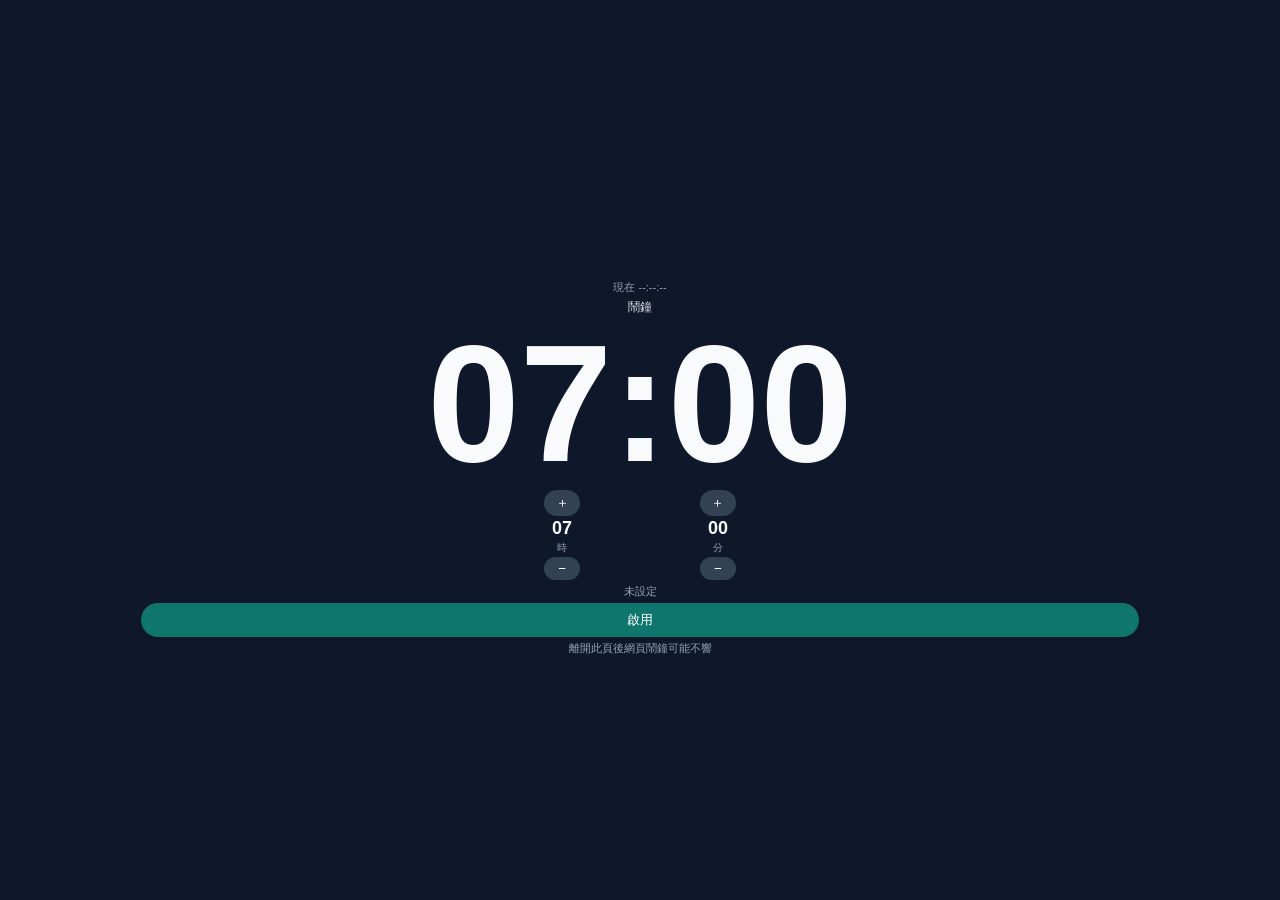
==== navigation/alarm.html @ dd19a836 "Polish watch alarm layout, countdown, and snooze." ====
<!DOCTYPE html>
<html lang="zh-Hant">
<head>
  <meta charset="utf-8">
  <meta name="viewport" content="width=device-width, initial-scale=1, viewport-fit=cover">
  <title>PATS 鬧鐘 · 手錶</title>
  <meta name="theme-color" content="#0f172a">
  <meta name="apple-mobile-web-app-capable" content="yes">
  <link rel="stylesheet" href="styles.css">
</head>
<body class="watch alarm-page">
  <div class="watch-face">
    <p id="now">現在 --:--:--</p>
    <p class="alarm-title">鬧鐘</p>
    <p id="set">07:00</p>
    <div class="alarm-wheels">
      <div class="wheel">
        <button type="button" id="h-plus">＋</button>
        <p id="hour">07</p>
        <p class="wheel-label">時</p>
        <button type="button" id="h-minus">−</button>
      </div>
      <div class="wheel">
        <button type="button" id="m-plus">＋</button>
        <p id="minute">00</p>
        <p class="wheel-label">分</p>
        <button type="button" id="m-minus">−</button>
      </div>
    </div>
    <p id="remain">未設定</p>
    <button type="button" id="toggle">啟用</button>
    <p class="alarm-note">離開此頁後網頁鬧鐘可能不響</p>
  </div>
  <div id="ring" class="ring" hidden>
    <p>鬧鐘時間到</p>
    <div class="ring-actions">
      <button type="button" id="snooze">貪睡 5 分</button>
      <button type="button" id="dismiss">關閉</button>
    </div>
  </div>
  <p id="toast" hidden></p>
  <script src="alarm.js"></script>
</body>
</html>
---- navigation/styles.css ----
:root {
  --ink: #202124;
  --muted: #5f6368;
  --line: #dadce0;
  --blue: #1a73e8;
  --exit: #ea4335;
  --card: #ffffff;
}

* { box-sizing: border-box; }

html, body {
  margin: 0;
  height: 100%;
  font-family: "Segoe UI", "Noto Sans TC", "PingFang TC", sans-serif;
  color: var(--ink);
  background: #e8eaed;
}

#map {
  position: fixed;
  inset: 0;
  z-index: 0;
}

.leaflet-control-attribution { font-size: 10px !important; }
.leaflet-control-zoom { margin-bottom: 190px !important; }

.explore-header {
  position: fixed;
  left: 16px;
  right: 16px;
  top: max(12px, env(safe-area-inset-top));
  z-index: 1000;
}

body.navigating .explore-header { display: none; }

.app-rail {
  display: flex;
  gap: 8px;
  margin-bottom: 10px;
}

.app-rail a {
  flex: 1;
  text-align: center;
  text-decoration: none;
  background: #fff;
  color: #202124;
  border-radius: 999px;
  padding: 8px 0;
  font-size: 14px;
  font-weight: 600;
  box-shadow: 0 1px 4px rgba(0,0,0,.12);
}

.app-rail a.on {
  background: #1a73e8;
  color: #fff;
}

.search-pill {
  display: flex;
  align-items: center;
  height: 48px;
  background: #fff;
  border-radius: 24px;
  box-shadow: 0 2px 8px rgba(0,0,0,.15);
  padding: 0 6px 0 16px;
}

#search {
  flex: 1;
  border: 0;
  height: 46px;
  font-size: 16px;
  outline: none;
  background: transparent;
}

.mic {
  width: 40px;
  height: 40px;
  border: 0;
  background: transparent;
  font-size: 16px;
}

#suggest {
  list-style: none;
  margin: 8px 0 0;
  padding: 0;
  max-height: 240px;
  overflow: auto;
  background: #fff;
  border-radius: 16px;
  box-shadow: 0 8px 24px rgba(0,0,0,.12);
}

#suggest li button {
  display: block;
  width: 100%;
  border: 0;
  background: #fff;
  text-align: left;
  padding: 12px 16px;
}

#suggest .name { display: block; font-size: 16px; font-weight: 500; }
#suggest .addr { display: block; font-size: 13px; color: var(--muted); margin-top: 2px; }
#suggest li + li button { border-top: 1px solid var(--line); }

.chips { margin-top: 8px; display: flex; gap: 8px; }

.chip {
  border: 0;
  background: #fff;
  color: var(--ink);
  border-radius: 999px;
  padding: 6px 14px;
  font-size: 13px;
  box-shadow: 0 1px 4px rgba(0,0,0,.12);
}

.chip.on { background: #e8f0fe; color: var(--blue); font-weight: 700; }

.turn-card {
  position: fixed;
  left: 16px;
  right: 16px;
  top: max(12px, env(safe-area-inset-top));
  z-index: 1000;
  display: flex;
  gap: 12px;
  align-items: center;
  background: var(--blue);
  color: #fff;
  border-radius: 16px;
  padding: 14px 16px;
  box-shadow: 0 4px 16px rgba(0,0,0,.2);
}

.turn-card[hidden] { display: none; }
.turn-arrow { font-size: 32px; }
#turn-distance { margin: 0; opacity: .8; font-size: 14px; }
#turn-instruction { margin: 2px 0 0; font-size: 20px; font-weight: 700; }

.sheet {
  position: fixed;
  left: 0;
  right: 0;
  bottom: 0;
  z-index: 1000;
  background: #fff;
  border-radius: 16px 16px 0 0;
  box-shadow: 0 -4px 20px rgba(0,0,0,.12);
  padding: 8px 20px 16px;
}

.grabber {
  width: 32px;
  height: 4px;
  border-radius: 4px;
  background: var(--line);
  margin: 4px auto 12px;
}

#dest-title {
  margin: 0;
  font-size: 20px;
  font-weight: 700;
}

#eta-clock {
  margin: 4px 0 0;
  font-size: 22px;
}

#eta {
  margin: 2px 0 0;
  color: var(--muted);
  font-size: 14px;
  min-height: 1.2em;
}

#nav-btn {
  display: block;
  width: 100%;
  margin-top: 12px;
  border: 0;
  border-radius: 24px;
  background: var(--blue);
  color: #fff;
  font-size: 16px;
  padding: 12px;
}

body.navigating #nav-btn { background: var(--exit); }
#nav-btn:disabled { opacity: .5; }

.links {
  display: flex;
  justify-content: center;
  gap: 12px;
  margin-top: 10px;
}

.links a {
  color: var(--muted);
  font-size: 12px;
  text-decoration: none;
}

.locate-fab {
  position: fixed;
  right: 16px;
  bottom: 188px;
  z-index: 1000;
  width: 48px;
  height: 48px;
  border: 0;
  border-radius: 50%;
  background: #fff url("data:image/svg+xml;utf8,<svg xmlns='http://www.w3.org/2000/svg' viewBox='0 0 56 56'><circle cx='28' cy='28' r='26' fill='%231A73E8' fill-opacity='0.2'/><circle cx='28' cy='28' r='13' fill='white'/><circle cx='28' cy='28' r='10' fill='%231A73E8'/><path fill='white' d='M28 16 L36 36 L28 31 L20 36 Z'/></svg>") center / 34px no-repeat;
  box-shadow: 0 2px 8px rgba(0,0,0,.18);
}

.loc-you {
  width: 56px;
  height: 56px;
  margin-left: -28px;
  margin-top: -28px;
  position: relative;
  transform-origin: 50% 50%;
  will-change: transform;
}

.loc-you .halo {
  position: absolute;
  inset: 0;
  border-radius: 50%;
  background: rgba(26,115,232,.22);
  animation: locPulse 1.8s ease-out infinite;
}

.loc-you .core {
  position: absolute;
  inset: 15px;
  border-radius: 50%;
  background: #1a73e8;
  border: 3px solid #fff;
  box-shadow: 0 2px 6px rgba(15,23,42,.25);
}

.loc-you .arrow {
  position: absolute;
  left: 20px;
  top: 16px;
  width: 0;
  height: 0;
  border-left: 8px solid transparent;
  border-right: 8px solid transparent;
  border-bottom: 16px solid #fff;
}

.loc-dest {
  width: 32px;
  height: 42px;
  margin-left: -16px;
  margin-top: -42px;
}

@keyframes locPulse {
  0% { transform: scale(.7); opacity: .7; }
  100% { transform: scale(1.25); opacity: 0; }
}

#toast {
  position: fixed;
  left: 50%;
  bottom: 200px;
  transform: translateX(-50%);
  background: rgba(32,33,36,.92);
  color: #fff;
  padding: 10px 14px;
  border-radius: 10px;
  z-index: 1100;
  max-width: 86vw;
}

body.watch {
  background: #0f172a;
}

body.watch #map {
  position: absolute;
  width: 1px;
  height: 1px;
  opacity: 0;
}

body.watch .watch-rail {
  position: relative;
  top: auto;
  left: auto;
  right: auto;
  display: flex;
  gap: 6px;
  margin-bottom: 4px;
}

body.watch .watch-rail a {
  flex: 1;
  text-align: center;
  text-decoration: none;
  color: #cbd5e1;
  background: #1e2937;
  border-radius: 999px;
  padding: 5px 0;
  font-size: 12px;
}

body.watch .watch-rail a.on {
  background: #1d4ed8;
  color: #fff;
}

body.watch .watch-face {
  position: fixed;
  inset: 12% 11% 8%;
  display: flex;
  flex-direction: column;
  justify-content: center;
  gap: 4px;
  text-align: center;
}

body.watch .alarm-title {
  margin: 0;
  color: #e2e8f0;
  font-size: 12px;
}

body.watch #set {
  margin: 0;
  font-size: 13vw;
  line-height: 1;
  font-weight: 700;
  color: #f8fafc;
}

body.watch .alarm-wheels {
  display: flex;
  justify-content: center;
  gap: 12%;
}

body.watch .wheel {
  display: flex;
  flex-direction: column;
  align-items: center;
  gap: 2px;
}

body.watch .wheel p {
  margin: 0;
  color: #f8fafc;
  font-size: 18px;
  font-weight: 700;
}

body.watch .wheel-label {
  font-size: 10px !important;
  font-weight: 400 !important;
  color: #94a3b8 !important;
}

body.watch .wheel button,
body.watch #toggle,
body.watch .ring-actions button {
  border: 0;
  border-radius: 999px;
  background: #334155;
  color: #fff;
  min-width: 36px;
  padding: 4px 10px;
}

body.watch #now,
body.watch #remain,
body.watch .alarm-note {
  margin: 0;
  color: #94a3b8;
  font-size: 11px;
}

body.watch #toggle {
  background: #0f766e;
  width: 100%;
  padding: 8px 0;
}
body.watch #toggle.alarm-off { background: #7f1d1d; }

body.watch .ring {
  position: fixed;
  inset: 0;
  z-index: 8;
  background: #7f1d1d;
  display: flex;
  flex-direction: column;
  justify-content: center;
  align-items: center;
  gap: 12px;
  color: #fff;
}

body.watch .ring[hidden] { display: none; }

body.watch .ring-actions {
  display: flex;
  gap: 8px;
}

body.watch #snooze { background: #fde68a; color: #7f1d1d; }
body.watch #dismiss { background: #fff; color: #7f1d1d; }

body.watch #search {
  height: 36px;
  border: 0;
  border-radius: 999px;
  background: #1e2937;
  color: #fff;
  text-align: center;
}

body.watch .modes {
  display: flex;
  border: 1px solid #334155;
  border-radius: 999px;
  overflow: hidden;
}

body.watch .mode {
  flex: 1;
  border: 0;
  background: #1e2937;
  color: #e2e8f0;
  padding: 7px 4px;
}

body.watch .mode.on { background: #1e3a8a; color: #fff; }
body.watch #instruction { color: #f8fafc; font-size: 15px; margin: 4px 0 0; }
body.watch #eta { color: #94a3b8; font-size: 12px; margin: 0; }
body.watch #nav-btn { margin-top: 4px; padding: 10px; }
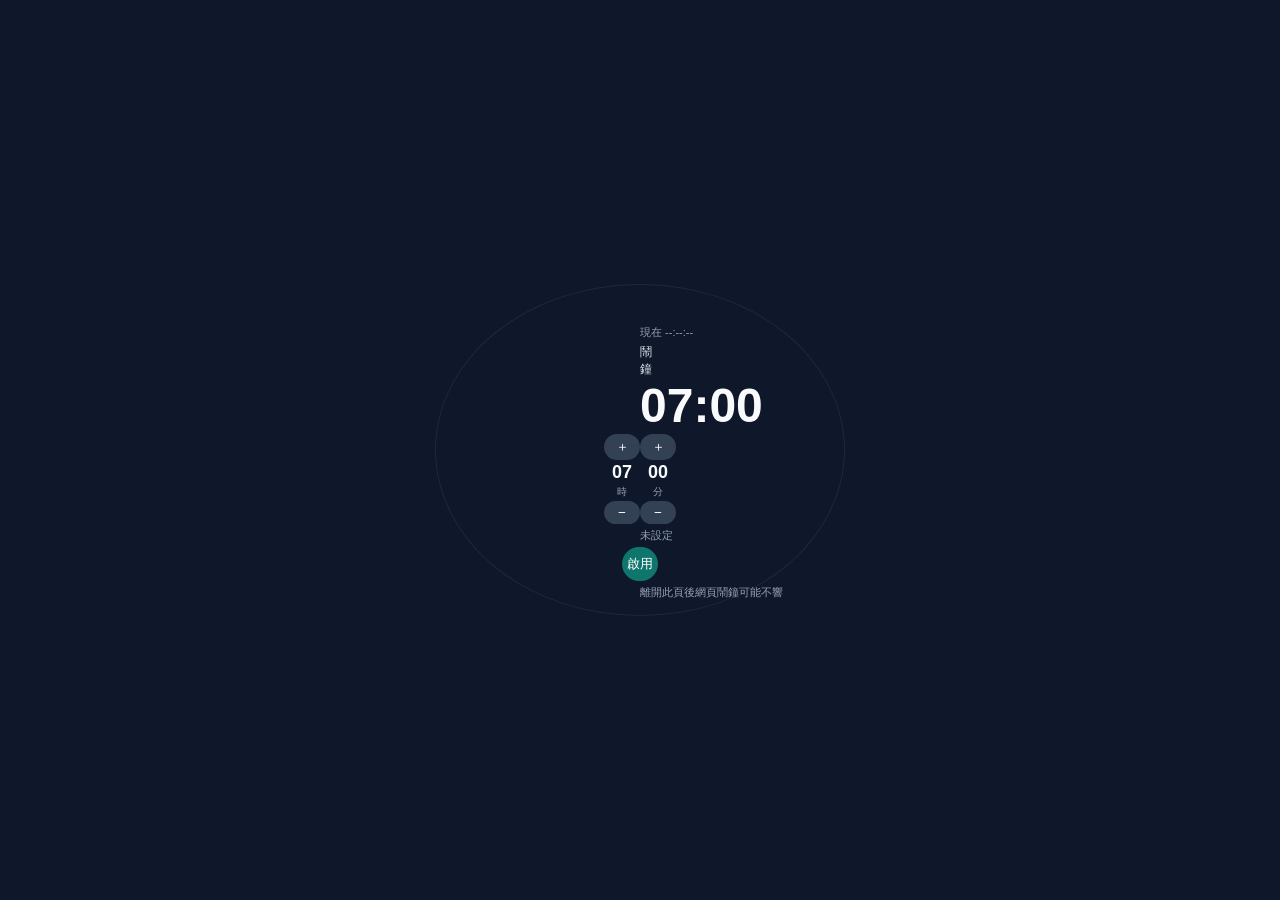
==== commit 4853b810: "Fit alarm face to a 320px round watch." ====
--- a/navigation/alarm.html
+++ b/navigation/alarm.html
@@ -6,7 +6,7 @@
   <title>PATS 鬧鐘 · 手錶</title>
   <meta name="theme-color" content="#0f172a">
   <meta name="apple-mobile-web-app-capable" content="yes">
-  <link rel="stylesheet" href="styles.css">
+  <link rel="stylesheet" href="styles.css?v=4">
 </head>
 <body class="watch alarm-page">
   <div class="watch-face">
--- a/navigation/styles.css
+++ b/navigation/styles.css
@@ -325,6 +325,12 @@
   color: #fff;
 }
 
+body.watch.alarm-page {
+  display: grid;
+  place-items: center;
+  min-height: 100dvh;
+}
+
 body.watch .watch-face {
   position: fixed;
   inset: 12% 11% 8%;
@@ -335,6 +341,19 @@
   text-align: center;
 }
 
+body.watch.alarm-page .watch-face {
+  position: relative;
+  inset: auto;
+  width: min(320px, 92vmin);
+  height: min(320px, 92vmin);
+  aspect-ratio: 1;
+  box-sizing: border-box;
+  padding: 14% 16% 12%;
+  border-radius: 50%;
+  background: #0f172a;
+  box-shadow: inset 0 0 0 1px #1e2937;
+}
+
 body.watch .alarm-title {
   margin: 0;
   color: #e2e8f0;
@@ -343,7 +362,7 @@
 
 body.watch #set {
   margin: 0;
-  font-size: 13vw;
+  font-size: clamp(28px, 12vmin, 48px);
   line-height: 1;
   font-weight: 700;
   color: #f8fafc;
@@ -392,11 +411,13 @@
   margin: 0;
   color: #94a3b8;
   font-size: 11px;
+  white-space: nowrap;
 }
 
 body.watch #toggle {
   background: #0f766e;
-  width: 100%;
+  width: 72%;
+  align-self: center;
   padding: 8px 0;
 }
 body.watch #toggle.alarm-off { background: #7f1d1d; }
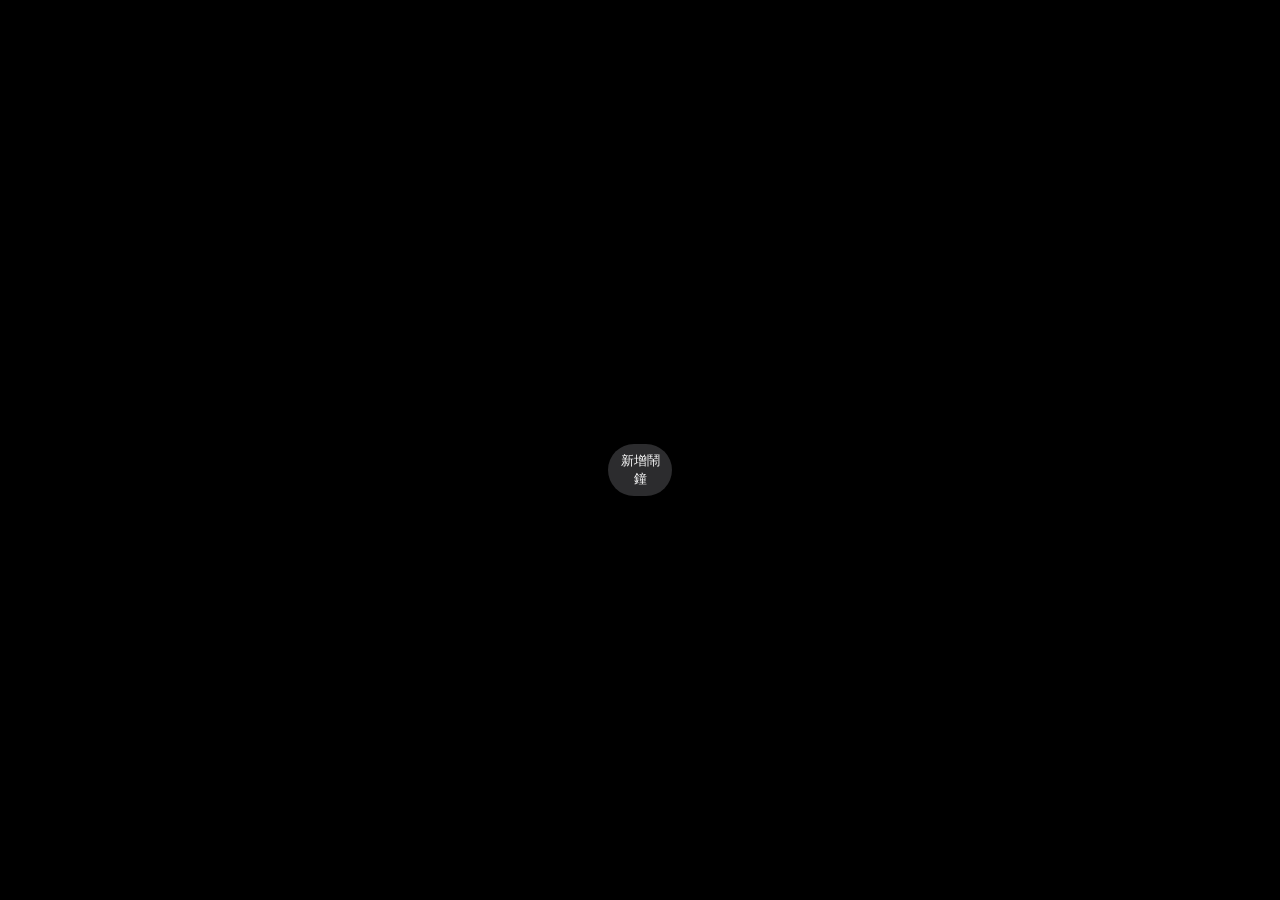
==== commit de5531fc: "Rebuild watch alarm as list, weekday, and clock picker." ====
--- a/navigation/alarm.html
+++ b/navigation/alarm.html
@@ -4,32 +4,43 @@
   <meta charset="utf-8">
   <meta name="viewport" content="width=device-width, initial-scale=1, viewport-fit=cover">
   <title>PATS 鬧鐘 · 手錶</title>
-  <meta name="theme-color" content="#0f172a">
+  <meta name="theme-color" content="#000000">
   <meta name="apple-mobile-web-app-capable" content="yes">
-  <link rel="stylesheet" href="styles.css?v=4">
+  <link rel="stylesheet" href="styles.css?v=5">
 </head>
 <body class="watch alarm-page">
   <div class="watch-face">
-    <p id="now">現在 --:--:--</p>
-    <p class="alarm-title">鬧鐘</p>
-    <p id="set">07:00</p>
-    <div class="alarm-wheels">
-      <div class="wheel">
-        <button type="button" id="h-plus">＋</button>
-        <p id="hour">07</p>
-        <p class="wheel-label">時</p>
-        <button type="button" id="h-minus">−</button>
+    <section id="panel-list">
+      <div id="cards"></div>
+      <button type="button" id="add">新增鬧鐘</button>
+    </section>
+    <section id="panel-edit" hidden>
+      <div class="card edit-card">
+        <div>
+          <p id="edit-label">未指定</p>
+          <p id="edit-time">上午 7:00</p>
+        </div>
+        <label class="switch"><input type="checkbox" id="edit-on"><span></span></label>
       </div>
-      <div class="wheel">
-        <button type="button" id="m-plus">＋</button>
-        <p id="minute">00</p>
-        <p class="wheel-label">分</p>
-        <button type="button" id="m-minus">−</button>
+      <button type="button" id="edit-time-btn">編輯時間</button>
+      <div id="days" class="days"></div>
+      <p id="edit-status">鬧鐘已關閉</p>
+      <button type="button" id="edit-back" class="ghost">返回列表</button>
+    </section>
+    <section id="panel-pick" hidden>
+      <p class="pick-title">選取時間</p>
+      <div class="pick-row">
+        <button type="button" id="pick-hour" class="digit on">07</button>
+        <span>:</span>
+        <button type="button" id="pick-min" class="digit">00</button>
+        <div class="ampm">
+          <button type="button" id="pick-am">AM</button>
+          <button type="button" id="pick-pm" class="on">PM</button>
+        </div>
       </div>
-    </div>
-    <p id="remain">未設定</p>
-    <button type="button" id="toggle">啟用</button>
-    <p class="alarm-note">離開此頁後網頁鬧鐘可能不響</p>
+      <div id="dial" class="dial"></div>
+      <button type="button" id="pick-done">完成</button>
+    </section>
   </div>
   <div id="ring" class="ring" hidden>
     <p>鬧鐘時間到</p>
--- a/navigation/styles.css
+++ b/navigation/styles.css
@@ -341,6 +341,10 @@
   text-align: center;
 }
 
+body.watch.alarm-page {
+  background: #000;
+}
+
 body.watch.alarm-page .watch-face {
   position: relative;
   inset: auto;
@@ -348,79 +352,111 @@
   height: min(320px, 92vmin);
   aspect-ratio: 1;
   box-sizing: border-box;
-  padding: 14% 16% 12%;
+  padding: 12% 10% 10%;
   border-radius: 50%;
-  background: #0f172a;
-  box-shadow: inset 0 0 0 1px #1e2937;
-}
-
-body.watch .alarm-title {
-  margin: 0;
-  color: #e2e8f0;
-  font-size: 12px;
-}
-
-body.watch #set {
-  margin: 0;
-  font-size: clamp(28px, 12vmin, 48px);
-  line-height: 1;
+  overflow: auto;
+  background: #000;
+  justify-content: flex-start;
+  gap: 8px;
+}
+
+body.watch.alarm-page .card {
+  display: flex;
+  align-items: center;
+  justify-content: space-between;
+  background: #2c2c2e;
+  border-radius: 22px;
+  padding: 10px 12px;
+  margin-bottom: 8px;
+  text-align: left;
+}
+
+body.watch.alarm-page .card p { margin: 0; }
+body.watch.alarm-page .card .lbl,
+body.watch.alarm-page #edit-label { color: #aeaeb2; font-size: 11px; }
+body.watch.alarm-page .card .tm,
+body.watch.alarm-page #edit-time {
+  color: #f2f2f7;
+  font-size: 22px;
   font-weight: 700;
-  color: #f8fafc;
-}
-
-body.watch .alarm-wheels {
-  display: flex;
+}
+
+body.watch.alarm-page .switch { position: relative; width: 40px; height: 24px; flex-shrink: 0; }
+body.watch.alarm-page .switch input { opacity: 0; width: 0; height: 0; }
+body.watch.alarm-page .switch span {
+  position: absolute;
+  inset: 0;
+  background: #3a3a3c;
+  border-radius: 999px;
+}
+body.watch.alarm-page .switch span:before {
+  content: "";
+  position: absolute;
+  width: 18px;
+  height: 18px;
+  left: 3px;
+  top: 3px;
+  background: #fff;
+  border-radius: 50%;
+}
+body.watch.alarm-page .switch input:checked + span { background: #34c759; }
+body.watch.alarm-page .switch input:checked + span:before { transform: translateX(16px); }
+
+body.watch.alarm-page button {
+  border: 0;
+  border-radius: 999px;
+  background: #2c2c2e;
+  color: #fff;
+  padding: 8px 12px;
+}
+body.watch.alarm-page #add,
+body.watch.alarm-page #edit-time-btn,
+body.watch.alarm-page #pick-done,
+body.watch.alarm-page .ghost { width: 100%; }
+
+body.watch.alarm-page .days {
+  display: flex;
+  justify-content: space-between;
+  gap: 4px;
+}
+body.watch.alarm-page .day {
+  width: 28px;
+  height: 28px;
+  padding: 0;
+  border-radius: 50%;
+  font-size: 11px;
+}
+body.watch.alarm-page .day.on { background: #f2f2f7; color: #000; }
+body.watch.alarm-page #edit-status { margin: 4px 0 0; color: #8e8e93; font-size: 11px; }
+
+body.watch.alarm-page .pick-title { margin: 0; color: #aeaeb2; font-size: 11px; }
+body.watch.alarm-page .pick-row {
+  display: flex;
+  align-items: center;
   justify-content: center;
-  gap: 12%;
-}
-
-body.watch .wheel {
-  display: flex;
-  flex-direction: column;
-  align-items: center;
-  gap: 2px;
-}
-
-body.watch .wheel p {
-  margin: 0;
-  color: #f8fafc;
-  font-size: 18px;
+  gap: 6px;
+}
+body.watch.alarm-page .digit {
+  min-width: 48px;
+  background: #2c2c2e;
+  font-size: 20px;
   font-weight: 700;
 }
-
-body.watch .wheel-label {
-  font-size: 10px !important;
-  font-weight: 400 !important;
-  color: #94a3b8 !important;
-}
-
-body.watch .wheel button,
-body.watch #toggle,
+body.watch.alarm-page .digit.on { background: #e5e5ea; color: #1c1c1e; }
+body.watch.alarm-page .ampm { display: flex; flex-direction: column; gap: 4px; }
+body.watch.alarm-page .ampm button { padding: 4px 8px; font-size: 10px; }
+body.watch.alarm-page .ampm button.on { background: #34c759; }
+body.watch.alarm-page .dial { width: 160px; height: 160px; margin: 0 auto; }
+body.watch.alarm-page .dial svg { width: 100%; height: 100%; }
+body.watch.alarm-page .dial text { fill: #e5e5ea; font-size: 11px; }
+body.watch.alarm-page #pick-done { background: #34c759; }
+
 body.watch .ring-actions button {
   border: 0;
   border-radius: 999px;
-  background: #334155;
-  color: #fff;
   min-width: 36px;
-  padding: 4px 10px;
-}
-
-body.watch #now,
-body.watch #remain,
-body.watch .alarm-note {
-  margin: 0;
-  color: #94a3b8;
-  font-size: 11px;
-  white-space: nowrap;
-}
-
-body.watch #toggle {
-  background: #0f766e;
-  width: 72%;
-  align-self: center;
-  padding: 8px 0;
-}
-body.watch #toggle.alarm-off { background: #7f1d1d; }
+  padding: 6px 10px;
+}
 
 body.watch .ring {
   position: fixed;
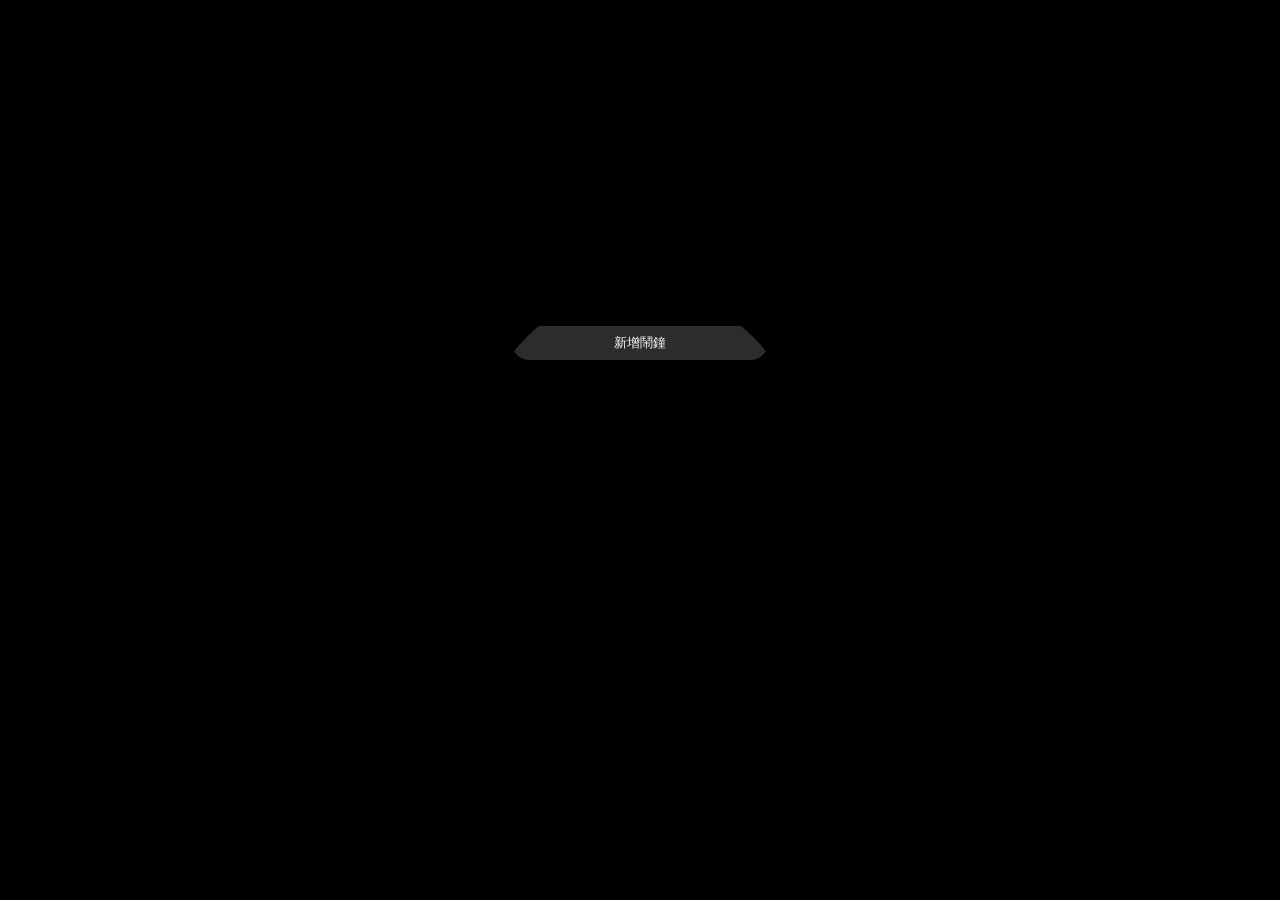
==== commit 96445067: "Fix watch alarm padding and script cache." ====
--- a/navigation/alarm.html
+++ b/navigation/alarm.html
@@ -6,7 +6,7 @@
   <title>PATS 鬧鐘 · 手錶</title>
   <meta name="theme-color" content="#000000">
   <meta name="apple-mobile-web-app-capable" content="yes">
-  <link rel="stylesheet" href="styles.css?v=5">
+  <link rel="stylesheet" href="styles.css?v=6">
 </head>
 <body class="watch alarm-page">
   <div class="watch-face">
@@ -50,6 +50,6 @@
     </div>
   </div>
   <p id="toast" hidden></p>
-  <script src="alarm.js"></script>
+  <script src="alarm.js?v=6"></script>
 </body>
 </html>
--- a/navigation/styles.css
+++ b/navigation/styles.css
@@ -352,12 +352,20 @@
   height: min(320px, 92vmin);
   aspect-ratio: 1;
   box-sizing: border-box;
-  padding: 12% 10% 10%;
+  padding: 36px 32px 28px;
   border-radius: 50%;
-  overflow: auto;
+  overflow: hidden;
   background: #000;
   justify-content: flex-start;
   gap: 8px;
+}
+
+body.watch.alarm-page #panel-list,
+body.watch.alarm-page #panel-edit,
+body.watch.alarm-page #panel-pick {
+  width: 100%;
+  max-height: 100%;
+  overflow: auto;
 }
 
 body.watch.alarm-page .card {
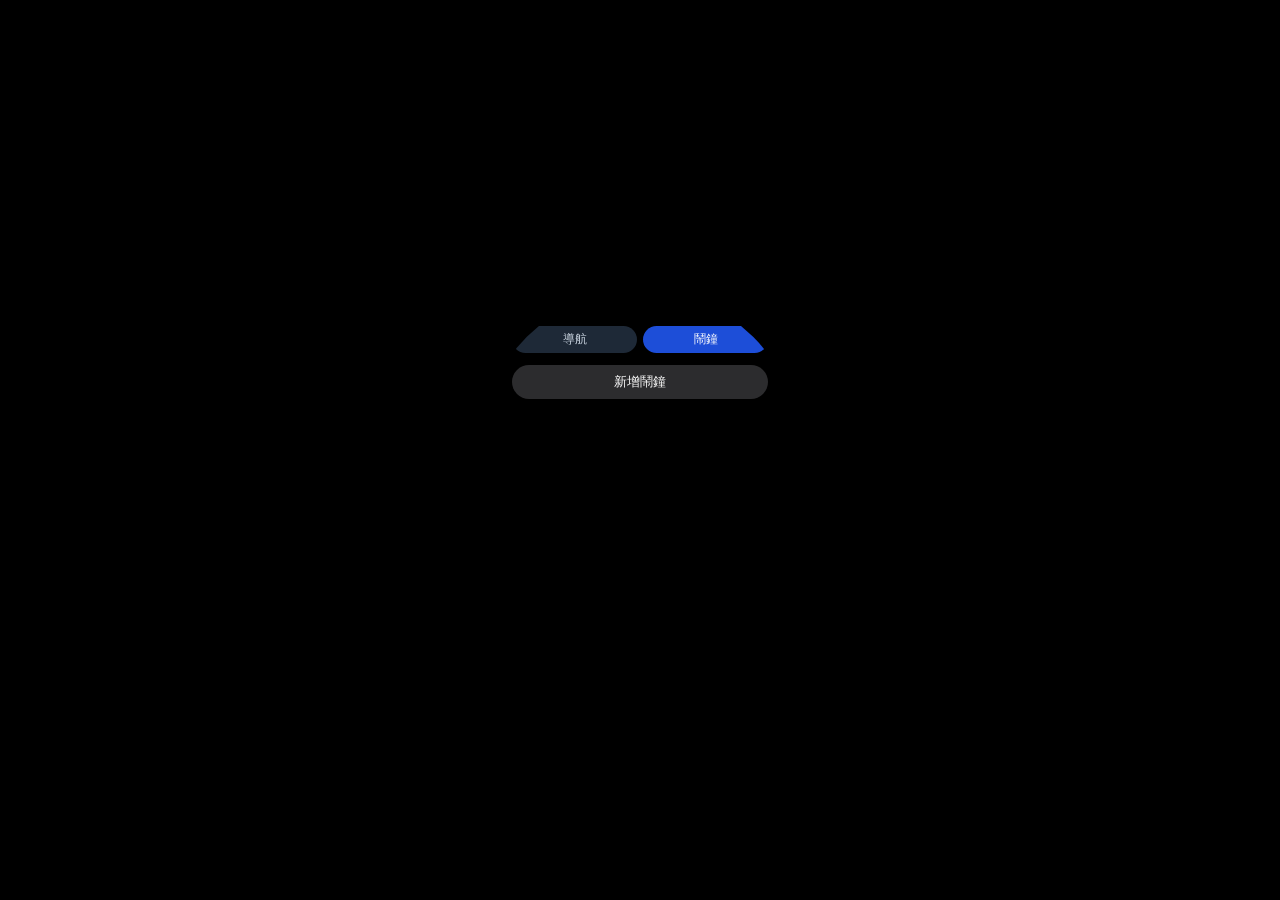
==== commit fc0401aa: "Restore watch landing page to navigation." ====
--- a/navigation/alarm.html
+++ b/navigation/alarm.html
@@ -6,10 +6,14 @@
   <title>PATS 鬧鐘 · 手錶</title>
   <meta name="theme-color" content="#000000">
   <meta name="apple-mobile-web-app-capable" content="yes">
-  <link rel="stylesheet" href="styles.css?v=6">
+  <link rel="stylesheet" href="styles.css?v=7">
 </head>
 <body class="watch alarm-page">
   <div class="watch-face">
+    <nav class="watch-rail">
+      <a href="watch.html">導航</a>
+      <a class="on" href="alarm.html">鬧鐘</a>
+    </nav>
     <section id="panel-list">
       <div id="cards"></div>
       <button type="button" id="add">新增鬧鐘</button>
@@ -17,7 +21,7 @@
     <section id="panel-edit" hidden>
       <div class="card edit-card">
         <div>
-          <p id="edit-label">未指定</p>
+          <p id="edit-label">今天</p>
           <p id="edit-time">上午 7:00</p>
         </div>
         <label class="switch"><input type="checkbox" id="edit-on"><span></span></label>
@@ -25,6 +29,7 @@
       <button type="button" id="edit-time-btn">編輯時間</button>
       <div id="days" class="days"></div>
       <p id="edit-status">鬧鐘已關閉</p>
+      <button type="button" id="edit-delete" class="danger">刪除鬧鐘</button>
       <button type="button" id="edit-back" class="ghost">返回列表</button>
     </section>
     <section id="panel-pick" hidden>
@@ -50,6 +55,6 @@
     </div>
   </div>
   <p id="toast" hidden></p>
-  <script src="alarm.js?v=6"></script>
+  <script src="alarm.js?v=8"></script>
 </body>
 </html>
--- a/navigation/styles.css
+++ b/navigation/styles.css
@@ -419,8 +419,10 @@
 }
 body.watch.alarm-page #add,
 body.watch.alarm-page #edit-time-btn,
+body.watch.alarm-page #edit-delete,
 body.watch.alarm-page #pick-done,
 body.watch.alarm-page .ghost { width: 100%; }
+body.watch.alarm-page .danger { background: #7f1d1d; }
 
 body.watch.alarm-page .days {
   display: flex;
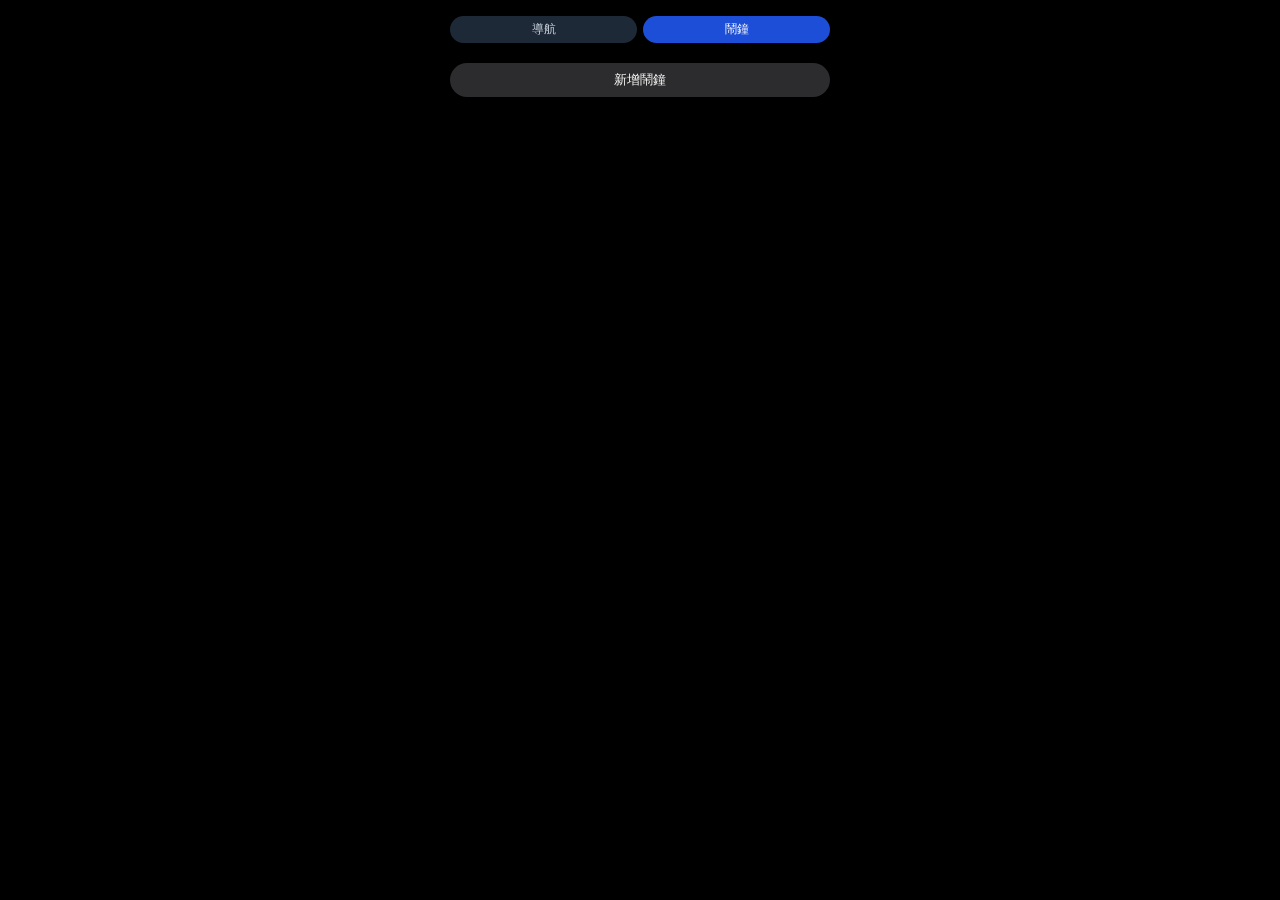
==== commit f8528e9c: "Show nav and alarm tabs on desktop and unclip the list." ====
--- a/navigation/alarm.html
+++ b/navigation/alarm.html
@@ -6,14 +6,14 @@
   <title>PATS 鬧鐘 · 手錶</title>
   <meta name="theme-color" content="#000000">
   <meta name="apple-mobile-web-app-capable" content="yes">
-  <link rel="stylesheet" href="styles.css?v=7">
+  <link rel="stylesheet" href="styles.css?v=9">
 </head>
 <body class="watch alarm-page">
+  <nav class="watch-rail">
+    <a href="watch.html">導航</a>
+    <a class="on" href="alarm.html">鬧鐘</a>
+  </nav>
   <div class="watch-face">
-    <nav class="watch-rail">
-      <a href="watch.html">導航</a>
-      <a class="on" href="alarm.html">鬧鐘</a>
-    </nav>
     <section id="panel-list">
       <div id="cards"></div>
       <button type="button" id="add">新增鬧鐘</button>
--- a/navigation/styles.css
+++ b/navigation/styles.css
@@ -326,9 +326,18 @@
 }
 
 body.watch.alarm-page {
-  display: grid;
-  place-items: center;
+  display: flex;
+  flex-direction: column;
+  align-items: center;
   min-height: 100dvh;
+  padding: 16px 16px 24px;
+}
+
+body.watch.alarm-page .watch-rail {
+  position: relative;
+  width: min(380px, 100%);
+  margin: 0 0 12px;
+  z-index: 2;
 }
 
 body.watch .watch-face {
@@ -348,14 +357,15 @@
 body.watch.alarm-page .watch-face {
   position: relative;
   inset: auto;
-  width: min(320px, 92vmin);
-  height: min(320px, 92vmin);
-  aspect-ratio: 1;
+  width: min(380px, 100%);
+  height: auto;
+  min-height: 0;
+  aspect-ratio: auto;
   box-sizing: border-box;
-  padding: 36px 32px 28px;
-  border-radius: 50%;
-  overflow: hidden;
-  background: #000;
+  padding: 8px 0 0;
+  border-radius: 0;
+  overflow: visible;
+  background: transparent;
   justify-content: flex-start;
   gap: 8px;
 }
